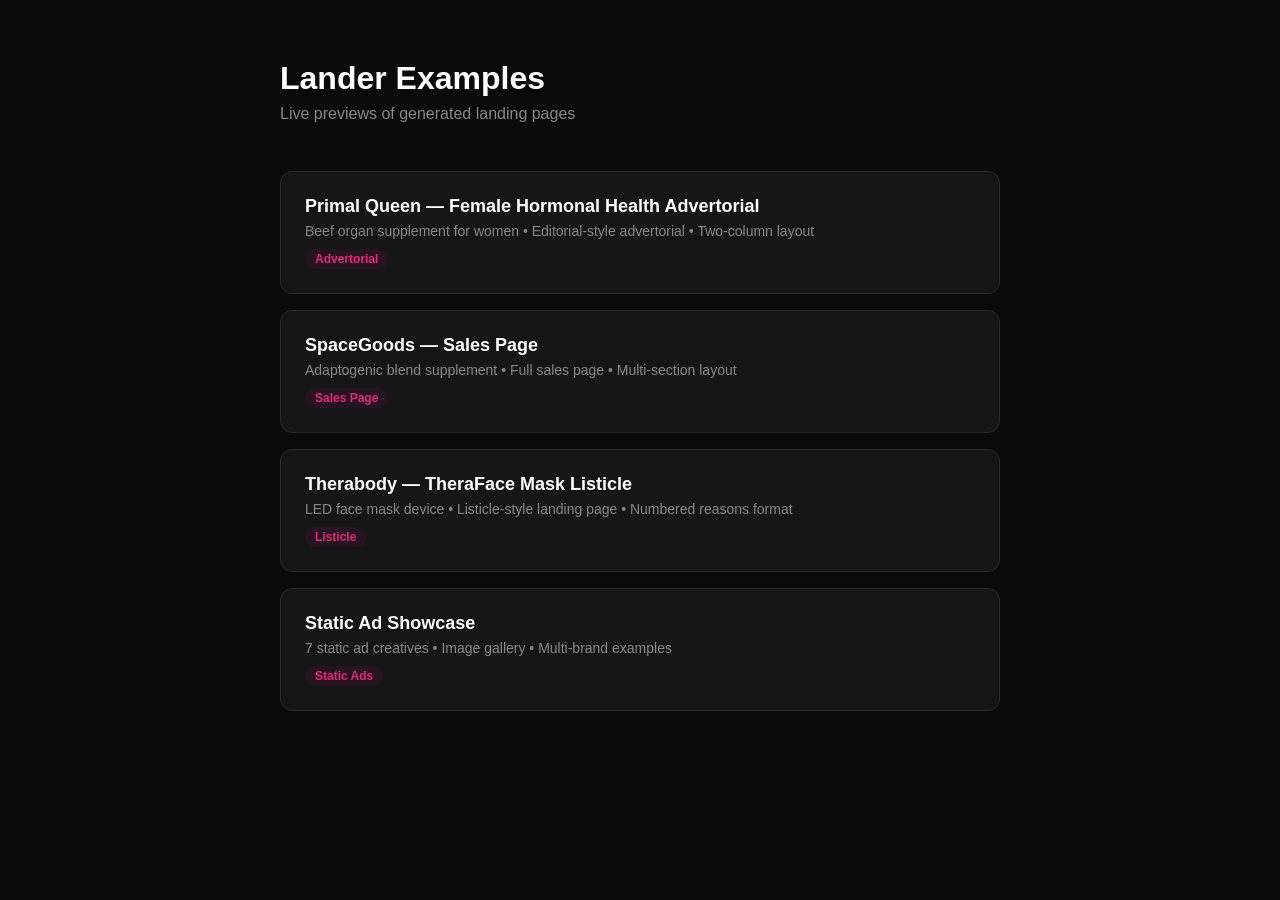
==== index.html @ 7824dac6 "Initial commit: Landing page examples and blueprints - Added HTML examples: Therabody, Spacegoods, P" ====
<!DOCTYPE html>
<html lang="en">
<head>
    <meta charset="UTF-8">
    <meta name="viewport" content="width=device-width, initial-scale=1.0">
    <title>Lander Examples</title>
    <style>
        * { margin: 0; padding: 0; box-sizing: border-box; }
        body { font-family: -apple-system, BlinkMacSystemFont, 'Segoe UI', sans-serif; background: #0a0a0a; color: #e0e0e0; min-height: 100vh; padding: 60px 24px; }
        .container { max-width: 720px; margin: 0 auto; }
        h1 { font-size: 32px; font-weight: 700; margin-bottom: 8px; color: #fff; }
        .subtitle { color: #888; font-size: 16px; margin-bottom: 48px; }
        .lander-card { display: block; background: #161616; border: 1px solid #2a2a2a; border-radius: 12px; padding: 24px; margin-bottom: 16px; text-decoration: none; color: #e0e0e0; transition: border-color 0.2s, background 0.2s; }
        .lander-card:hover { border-color: #555; background: #1c1c1c; }
        .lander-card h2 { font-size: 18px; font-weight: 600; color: #fff; margin-bottom: 6px; }
        .lander-card .meta { font-size: 14px; color: #888; }
        .lander-card .tag { display: inline-block; background: #9B046F22; color: #E32875; font-size: 12px; font-weight: 600; padding: 3px 10px; border-radius: 20px; margin-top: 10px; }
    </style>
</head>
<body>
    <div class="container">
        <h1>Lander Examples</h1>
        <p class="subtitle">Live previews of generated landing pages</p>

        <a href="primal-queen-advertorial.html" class="lander-card">
            <h2>Primal Queen &mdash; Female Hormonal Health Advertorial</h2>
            <p class="meta">Beef organ supplement for women &bull; Editorial-style advertorial &bull; Two-column layout</p>
            <span class="tag">Advertorial</span>
        </a>

        <a href="spacegoods-sales-page.html" class="lander-card">
            <h2>SpaceGoods &mdash; Sales Page</h2>
            <p class="meta">Adaptogenic blend supplement &bull; Full sales page &bull; Multi-section layout</p>
            <span class="tag">Sales Page</span>
        </a>

        <a href="therabody-listicle.html" class="lander-card">
            <h2>Therabody &mdash; TheraFace Mask Listicle</h2>
            <p class="meta">LED face mask device &bull; Listicle-style landing page &bull; Numbered reasons format</p>
            <span class="tag">Listicle</span>
        </a>

        <a href="static-ads/" class="lander-card">
            <h2>Static Ad Showcase</h2>
            <p class="meta">7 static ad creatives &bull; Image gallery &bull; Multi-brand examples</p>
            <span class="tag">Static Ads</span>
        </a>
    </div>
</body>
</html>
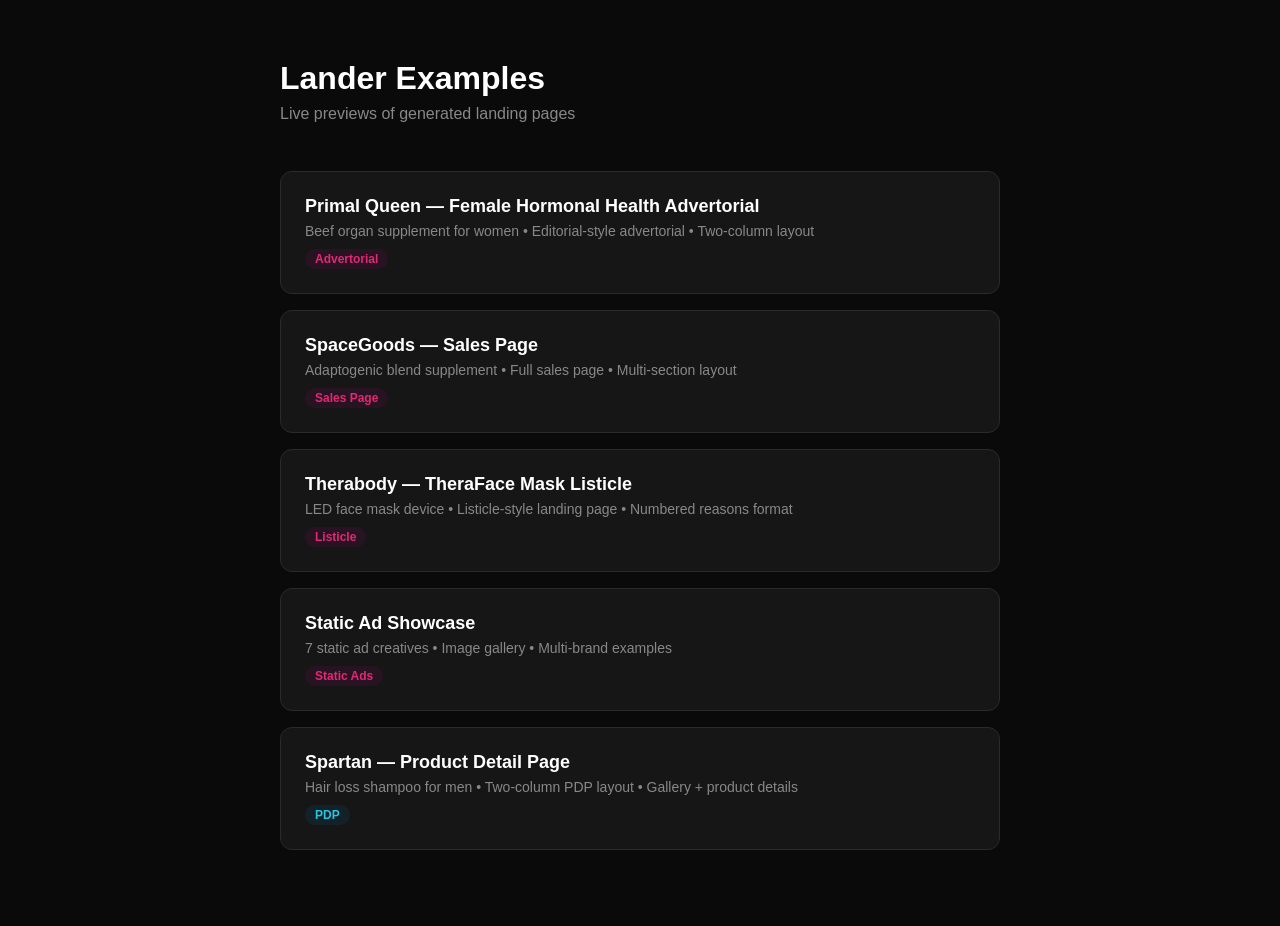
==== commit 160e926f: "Add Spartan PDP example - Added spartan-pdp.html - Updated index.html with Spartan PDP link - Live U" ====
--- a/index.html
+++ b/index.html
@@ -45,6 +45,12 @@
             <p class="meta">7 static ad creatives &bull; Image gallery &bull; Multi-brand examples</p>
             <span class="tag">Static Ads</span>
         </a>
+
+        <a href="spartan-pdp.html" class="lander-card">
+            <h2>Spartan &mdash; Product Detail Page</h2>
+            <p class="meta">Hair loss shampoo for men &bull; Two-column PDP layout &bull; Gallery + product details</p>
+            <span class="tag" style="background: #046F9B22; color: #28C5E3;">PDP</span>
+        </a>
     </div>
 </body>
 </html>
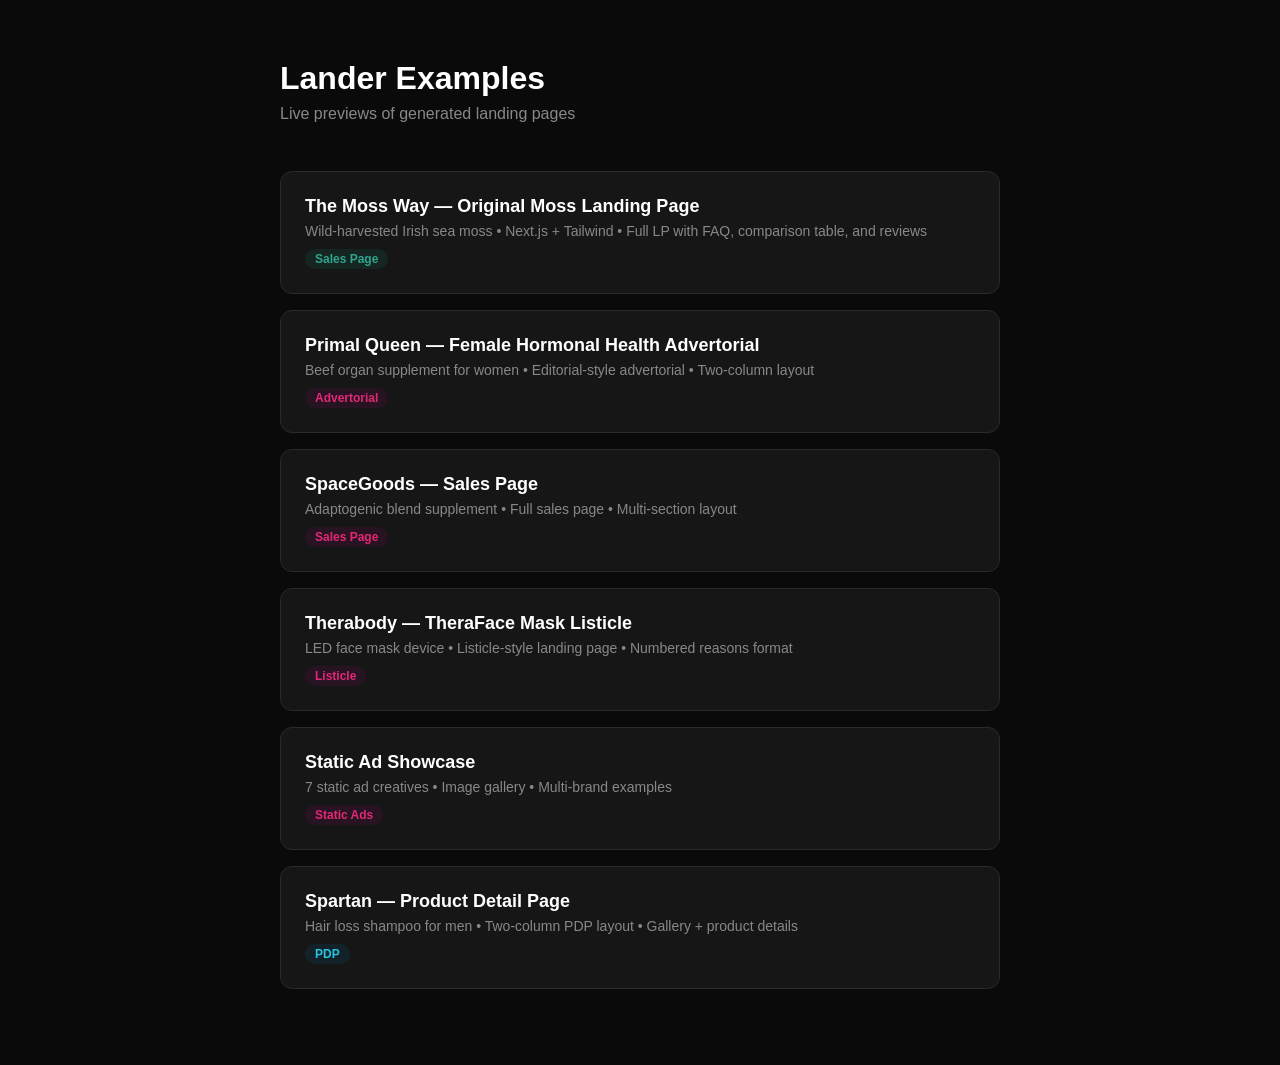
==== commit b838acfe: "Add The Moss Way LP to lander-examples Static export of the Next.js Original Moss landing page, serv" ====
--- a/index.html
+++ b/index.html
@@ -21,6 +21,12 @@
     <div class="container">
         <h1>Lander Examples</h1>
         <p class="subtitle">Live previews of generated landing pages</p>
+
+        <a href="the-moss-way/" class="lander-card">
+            <h2>The Moss Way &mdash; Original Moss Landing Page</h2>
+            <p class="meta">Wild-harvested Irish sea moss &bull; Next.js + Tailwind &bull; Full LP with FAQ, comparison table, and reviews</p>
+            <span class="tag" style="background: #10847422; color: #2FA68F;">Sales Page</span>
+        </a>
 
         <a href="primal-queen-advertorial.html" class="lander-card">
             <h2>Primal Queen &mdash; Female Hormonal Health Advertorial</h2>
